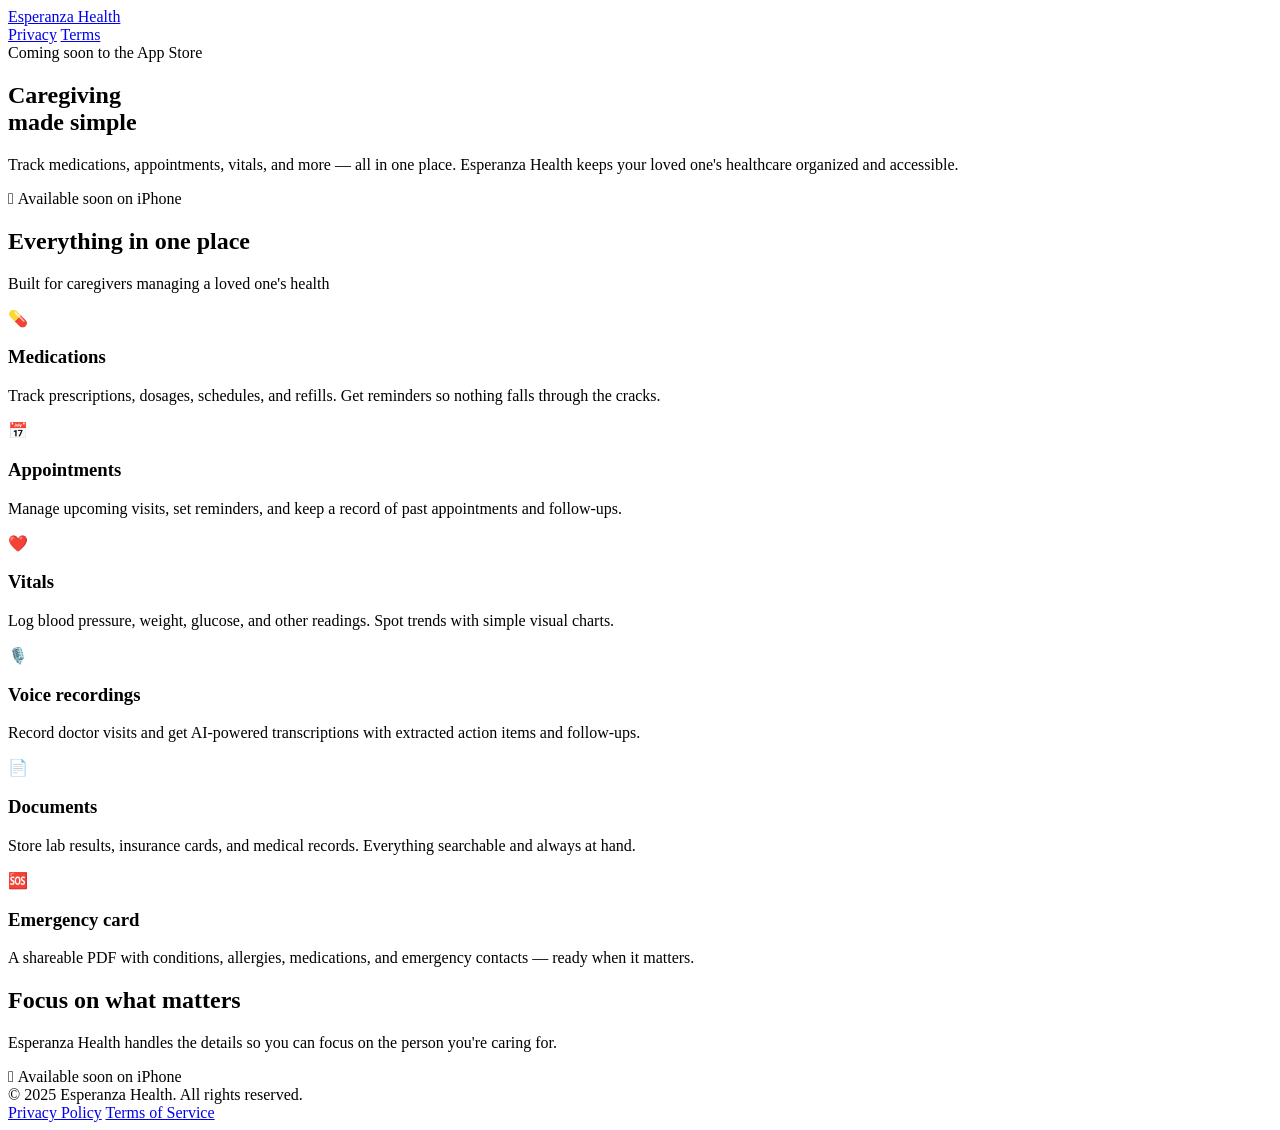
==== index.html @ bb3f8dcb "Add files via upload" ====
<!DOCTYPE html>
<html lang="en">
<head>
  <meta charset="UTF-8">
  <meta name="viewport" content="width=device-width, initial-scale=1.0">
  <title>Esperanza Health — Caregiving Made Simple</title>
  <meta name="description" content="Track medications, appointments, vitals, and more for the people you care for. Esperanza Health keeps your loved one's healthcare organized and accessible.">
  <meta property="og:title" content="Esperanza Health — Caregiving Made Simple">
  <meta property="og:description" content="Track medications, appointments, vitals, and more for the people you care for.">
  <meta property="og:type" content="website">
  <meta property="og:url" content="https://esperanzahealth.app">
  <link rel="canonical" href="https://esperanzahealth.app">
  <link rel="stylesheet" href="/css/style.css">
  <link rel="icon" type="image/png" href="/images/favicon.png">
</head>
<body>

  <!-- Nav -->
  <nav class="nav" id="nav">
    <div class="nav-inner">
      <a href="/" class="nav-logo">
        <!-- Replace with your app icon -->
        <span>Esperanza Health</span>
      </a>
      <div class="nav-links">
        <a href="/privacy">Privacy</a>
        <a href="/terms">Terms</a>
      </div>
    </div>
  </nav>

  <!-- Hero -->
  <section class="hero">
    <div class="hero-content">
      <div class="hero-badge">
        <span class="dot"></span>
        Coming soon to the App Store
      </div>
      <h1>Caregiving<br>made simple</h1>
      <p class="hero-sub">
        Track medications, appointments, vitals, and more — all in one place.
        Esperanza Health keeps your loved one's healthcare organized and accessible.
      </p>

      <!-- Swap this for the real App Store badge when live -->
      <div class="hero-coming-soon">
        <span class="icon">&#63743;</span>
        Available soon on iPhone
      </div>

      <!--
      <a href="https://apps.apple.com/app/idYOUR_APP_ID" class="app-store-badge">
        <img src="https://developer.apple.com/assets/elements/badges/download-on-the-app-store.svg"
             alt="Download on the App Store">
      </a>
      -->
    </div>
  </section>

  <!-- Features -->
  <section class="features">
    <div class="features-inner">
      <div class="features-header">
        <h2>Everything in one place</h2>
        <p>Built for caregivers managing a loved one's health</p>
      </div>
      <div class="features-grid">
        <div class="feature-card">
          <div class="feature-icon blue">💊</div>
          <h3>Medications</h3>
          <p>Track prescriptions, dosages, schedules, and refills. Get reminders so nothing falls through the cracks.</p>
        </div>
        <div class="feature-card">
          <div class="feature-icon green">📅</div>
          <h3>Appointments</h3>
          <p>Manage upcoming visits, set reminders, and keep a record of past appointments and follow-ups.</p>
        </div>
        <div class="feature-card">
          <div class="feature-icon red">❤️</div>
          <h3>Vitals</h3>
          <p>Log blood pressure, weight, glucose, and other readings. Spot trends with simple visual charts.</p>
        </div>
        <div class="feature-card">
          <div class="feature-icon purple">🎙️</div>
          <h3>Voice recordings</h3>
          <p>Record doctor visits and get AI-powered transcriptions with extracted action items and follow-ups.</p>
        </div>
        <div class="feature-card">
          <div class="feature-icon amber">📄</div>
          <h3>Documents</h3>
          <p>Store lab results, insurance cards, and medical records. Everything searchable and always at hand.</p>
        </div>
        <div class="feature-card">
          <div class="feature-icon cyan">🆘</div>
          <h3>Emergency card</h3>
          <p>A shareable PDF with conditions, allergies, medications, and emergency contacts — ready when it matters.</p>
        </div>
      </div>
    </div>
  </section>

  <!-- CTA -->
  <section class="cta">
    <div class="cta-inner">
      <h2>Focus on what matters</h2>
      <p>Esperanza Health handles the details so you can focus on the person you're caring for.</p>
      <div class="hero-coming-soon">
        <span class="icon">&#63743;</span>
        Available soon on iPhone
      </div>
    </div>
  </section>

  <!-- Footer -->
  <footer class="footer">
    <div class="footer-inner">
      <div class="footer-left">
        &copy; 2025 Esperanza Health. All rights reserved.
      </div>
      <div class="footer-links">
        <a href="/privacy">Privacy Policy</a>
        <a href="/terms">Terms of Service</a>
      </div>
    </div>
  </footer>

  <script>
    // Sticky nav background on scroll
    const nav = document.getElementById('nav');
    window.addEventListener('scroll', () => {
      nav.classList.toggle('scrolled', window.scrollY > 20);
    });
  </script>
</body>
</html>
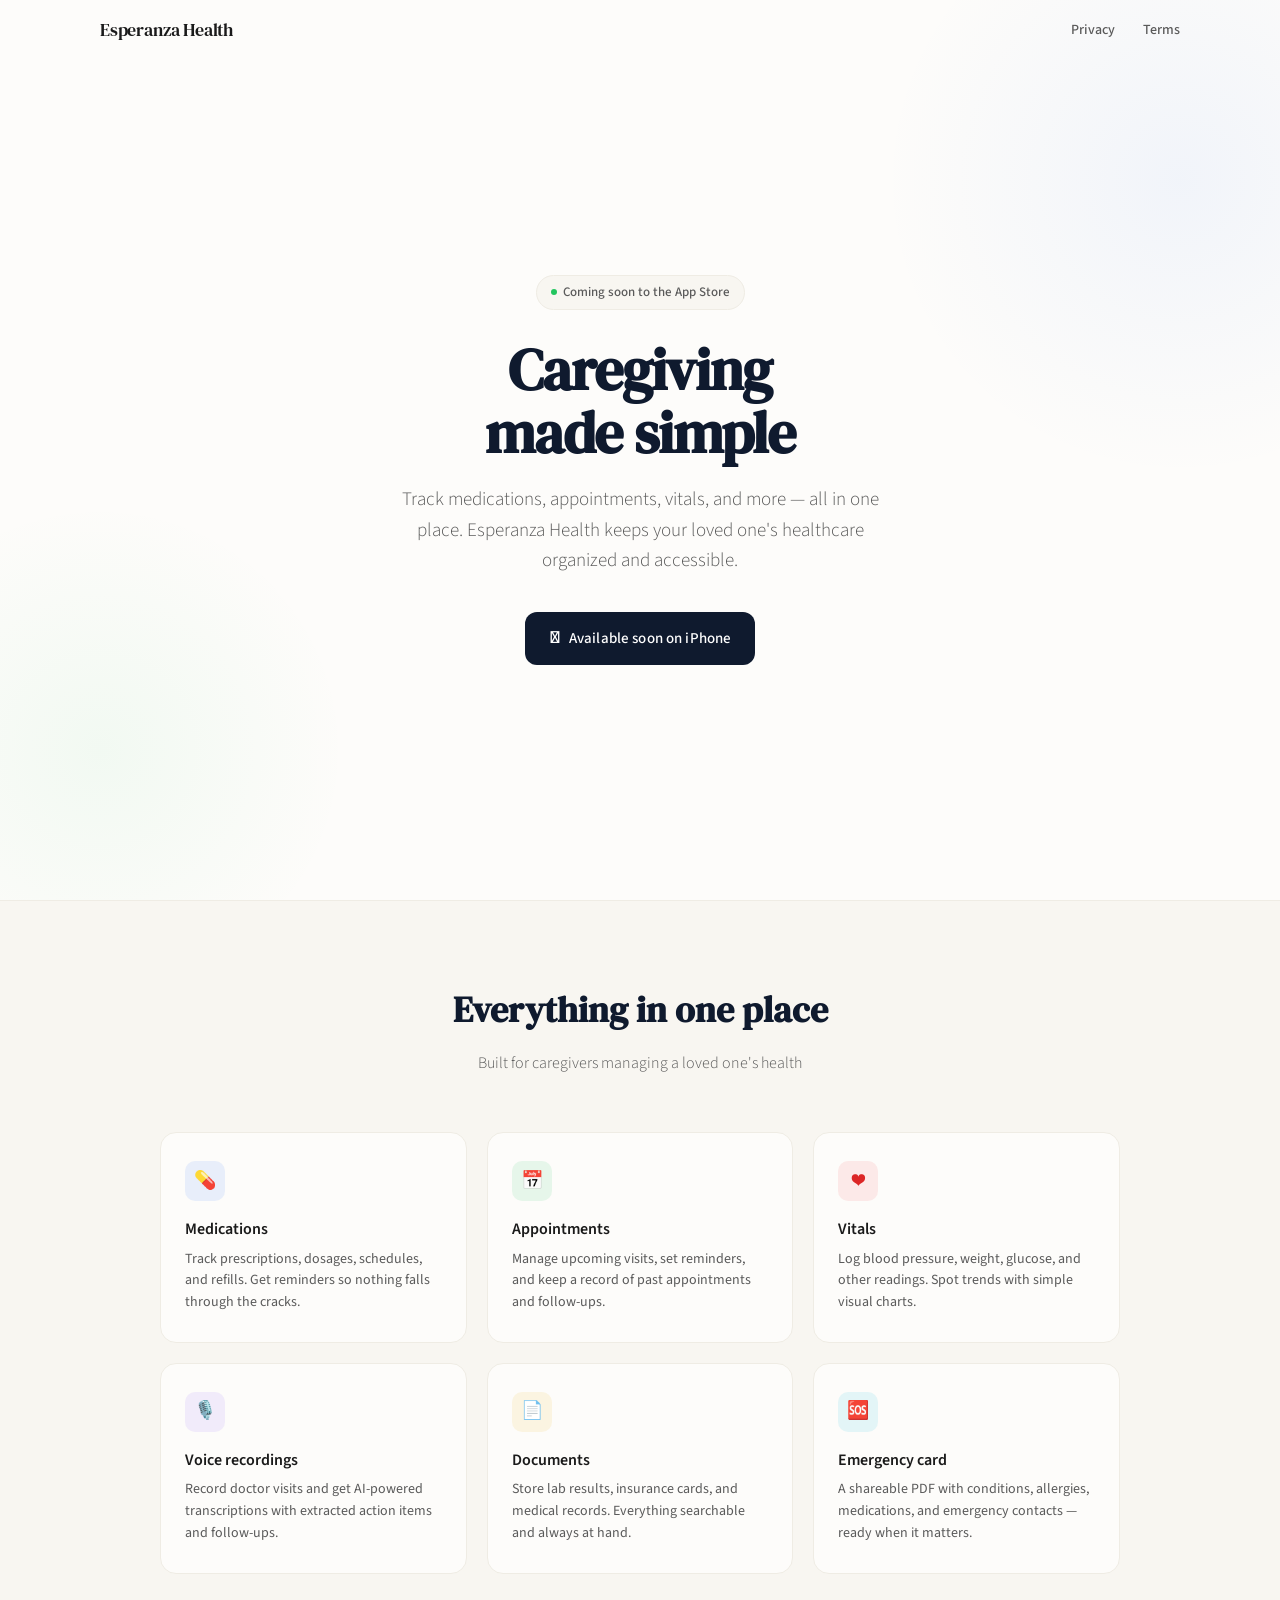
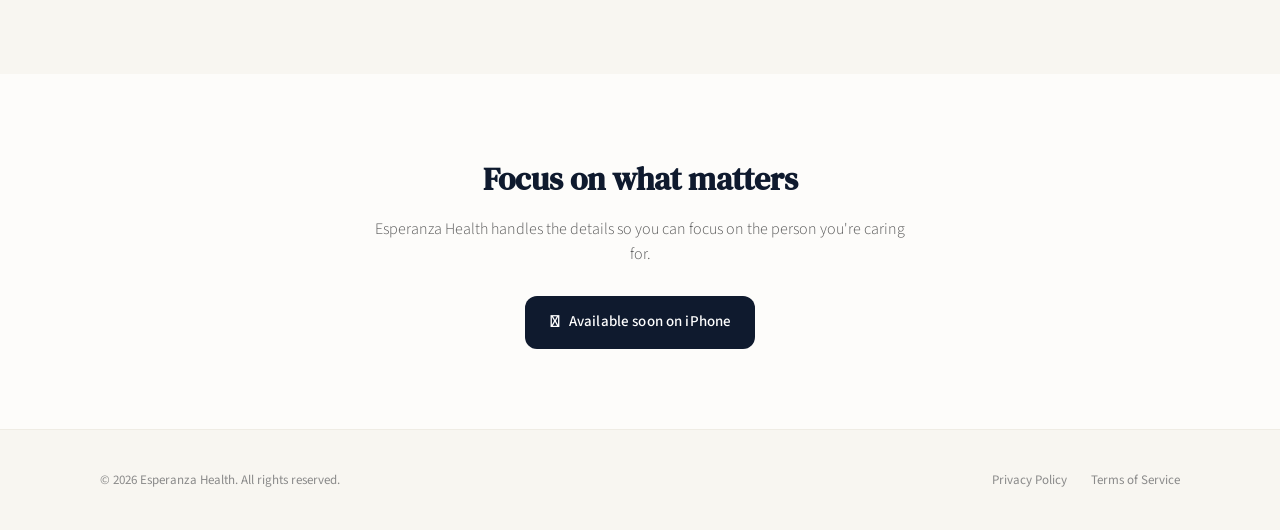
==== commit 8669c903: "Legal pages: add Voice Recordings to Terms, fix typo, favicon, footer year - Terms: new Voice Record" ====
--- a/index.html
+++ b/index.html
@@ -115,7 +115,7 @@
   <footer class="footer">
     <div class="footer-inner">
       <div class="footer-left">
-        &copy; 2025 Esperanza Health. All rights reserved.
+        &copy; 2026 Esperanza Health. All rights reserved.
       </div>
       <div class="footer-links">
         <a href="/privacy">Privacy Policy</a>
--- a/css/style.css
+++ b/css/style.css
@@ -0,0 +1,455 @@
+/* ── Esperanza Health — Site Styles ── */
+
+@import url('https://fonts.googleapis.com/css2?family=DM+Serif+Text:ital@0;1&family=Source+Sans+3:wght@300;400;500;600&display=swap');
+
+:root {
+  --blue-500: #3478F6;
+  --blue-600: #2563EB;
+  --blue-700: #1D4ED8;
+  --green-500: #22C55E;
+  --green-600: #16A34A;
+  --navy-900: #0F1A2E;
+  --navy-800: #162036;
+  --warm-50: #FDFCFA;
+  --warm-100: #F8F6F1;
+  --warm-200: #EFECE4;
+  --warm-300: #DDD8CC;
+  --text-primary: #1A1A1A;
+  --text-secondary: #5A5A5A;
+  --text-muted: #8A8A8A;
+  --font-display: 'DM Serif Text', Georgia, serif;
+  --font-body: 'Source Sans 3', -apple-system, sans-serif;
+}
+
+*, *::before, *::after {
+  margin: 0;
+  padding: 0;
+  box-sizing: border-box;
+}
+
+html {
+  scroll-behavior: smooth;
+  -webkit-text-size-adjust: 100%;
+}
+
+body {
+  font-family: var(--font-body);
+  color: var(--text-primary);
+  background: var(--warm-50);
+  line-height: 1.6;
+  -webkit-font-smoothing: antialiased;
+}
+
+/* ── Navigation ── */
+
+.nav {
+  position: fixed;
+  top: 0;
+  left: 0;
+  right: 0;
+  z-index: 100;
+  padding: 16px 24px;
+  transition: background 0.3s, box-shadow 0.3s;
+}
+
+.nav.scrolled {
+  background: rgba(253, 252, 250, 0.92);
+  backdrop-filter: blur(12px);
+  -webkit-backdrop-filter: blur(12px);
+  box-shadow: 0 1px 0 rgba(0,0,0,0.06);
+}
+
+.nav-inner {
+  max-width: 1080px;
+  margin: 0 auto;
+  display: flex;
+  align-items: center;
+  justify-content: space-between;
+}
+
+.nav-logo {
+  display: flex;
+  align-items: center;
+  gap: 10px;
+  text-decoration: none;
+  color: var(--text-primary);
+}
+
+.nav-logo img {
+  width: 32px;
+  height: 32px;
+  border-radius: 8px;
+}
+
+.nav-logo span {
+  font-family: var(--font-display);
+  font-size: 18px;
+  letter-spacing: -0.01em;
+}
+
+.nav-links {
+  display: flex;
+  align-items: center;
+  gap: 28px;
+}
+
+.nav-links a {
+  font-size: 14px;
+  font-weight: 500;
+  color: var(--text-secondary);
+  text-decoration: none;
+  transition: color 0.2s;
+}
+
+.nav-links a:hover {
+  color: var(--text-primary);
+}
+
+/* ── Hero ── */
+
+.hero {
+  min-height: 100vh;
+  display: flex;
+  align-items: center;
+  justify-content: center;
+  padding: 120px 24px 80px;
+  position: relative;
+  overflow: hidden;
+}
+
+.hero::before {
+  content: '';
+  position: absolute;
+  top: -120px;
+  right: -200px;
+  width: 600px;
+  height: 600px;
+  border-radius: 50%;
+  background: radial-gradient(circle, rgba(52, 120, 246, 0.06) 0%, transparent 70%);
+  pointer-events: none;
+}
+
+.hero::after {
+  content: '';
+  position: absolute;
+  bottom: -100px;
+  left: -150px;
+  width: 500px;
+  height: 500px;
+  border-radius: 50%;
+  background: radial-gradient(circle, rgba(34, 197, 94, 0.05) 0%, transparent 70%);
+  pointer-events: none;
+}
+
+.hero-content {
+  max-width: 680px;
+  text-align: center;
+  position: relative;
+  z-index: 1;
+}
+
+.hero-badge {
+  display: inline-flex;
+  align-items: center;
+  gap: 6px;
+  padding: 6px 14px;
+  background: var(--warm-100);
+  border: 1px solid var(--warm-200);
+  border-radius: 100px;
+  font-size: 13px;
+  font-weight: 500;
+  color: var(--text-secondary);
+  margin-bottom: 28px;
+}
+
+.hero-badge .dot {
+  width: 6px;
+  height: 6px;
+  border-radius: 50%;
+  background: var(--green-500);
+}
+
+h1 {
+  font-family: var(--font-display);
+  font-size: clamp(40px, 6vw, 58px);
+  line-height: 1.1;
+  letter-spacing: -0.02em;
+  color: var(--navy-900);
+  margin-bottom: 20px;
+}
+
+.hero-sub {
+  font-size: clamp(17px, 2.2vw, 19px);
+  font-weight: 300;
+  color: var(--text-secondary);
+  line-height: 1.6;
+  max-width: 520px;
+  margin: 0 auto 36px;
+}
+
+.app-store-badge {
+  display: inline-block;
+  transition: transform 0.2s, opacity 0.2s;
+}
+
+.app-store-badge:hover {
+  transform: scale(1.03);
+  opacity: 0.9;
+}
+
+.app-store-badge img {
+  height: 48px;
+}
+
+.hero-coming-soon {
+  display: inline-flex;
+  align-items: center;
+  gap: 8px;
+  padding: 12px 24px;
+  background: var(--navy-900);
+  color: white;
+  border-radius: 12px;
+  font-size: 15px;
+  font-weight: 500;
+  letter-spacing: 0.01em;
+}
+
+.hero-coming-soon .icon {
+  font-size: 18px;
+}
+
+/* ── Features ── */
+
+.features {
+  padding: 80px 24px 100px;
+  background: var(--warm-100);
+  border-top: 1px solid var(--warm-200);
+}
+
+.features-inner {
+  max-width: 960px;
+  margin: 0 auto;
+}
+
+.features-header {
+  text-align: center;
+  margin-bottom: 56px;
+}
+
+.features-header h2 {
+  font-family: var(--font-display);
+  font-size: clamp(28px, 4vw, 36px);
+  color: var(--navy-900);
+  margin-bottom: 12px;
+}
+
+.features-header p {
+  font-size: 16px;
+  color: var(--text-secondary);
+  font-weight: 300;
+}
+
+.features-grid {
+  display: grid;
+  grid-template-columns: repeat(auto-fit, minmax(260px, 1fr));
+  gap: 20px;
+}
+
+.feature-card {
+  padding: 28px 24px;
+  background: var(--warm-50);
+  border: 1px solid var(--warm-200);
+  border-radius: 16px;
+  transition: border-color 0.2s, transform 0.2s;
+}
+
+.feature-card:hover {
+  border-color: var(--warm-300);
+  transform: translateY(-2px);
+}
+
+.feature-icon {
+  width: 40px;
+  height: 40px;
+  border-radius: 10px;
+  display: flex;
+  align-items: center;
+  justify-content: center;
+  font-size: 18px;
+  margin-bottom: 16px;
+}
+
+.feature-icon.blue    { background: rgba(52, 120, 246, 0.1); color: var(--blue-600); }
+.feature-icon.green   { background: rgba(34, 197, 94, 0.1);  color: var(--green-600); }
+.feature-icon.amber   { background: rgba(234, 179, 8, 0.1);  color: #B45309; }
+.feature-icon.red     { background: rgba(239, 68, 68, 0.1);  color: #DC2626; }
+.feature-icon.purple  { background: rgba(139, 92, 246, 0.1); color: #7C3AED; }
+.feature-icon.cyan    { background: rgba(6, 182, 212, 0.1);  color: #0891B2; }
+
+.feature-card h3 {
+  font-family: var(--font-body);
+  font-size: 16px;
+  font-weight: 600;
+  color: var(--text-primary);
+  margin-bottom: 6px;
+}
+
+.feature-card p {
+  font-size: 14px;
+  color: var(--text-secondary);
+  line-height: 1.55;
+  font-weight: 400;
+}
+
+/* ── CTA ── */
+
+.cta {
+  padding: 80px 24px;
+  text-align: center;
+}
+
+.cta-inner {
+  max-width: 540px;
+  margin: 0 auto;
+}
+
+.cta h2 {
+  font-family: var(--font-display);
+  font-size: clamp(26px, 3.5vw, 32px);
+  color: var(--navy-900);
+  margin-bottom: 12px;
+}
+
+.cta p {
+  font-size: 16px;
+  color: var(--text-secondary);
+  font-weight: 300;
+  margin-bottom: 28px;
+}
+
+/* ── Footer ── */
+
+.footer {
+  padding: 40px 24px;
+  border-top: 1px solid var(--warm-200);
+  background: var(--warm-100);
+}
+
+.footer-inner {
+  max-width: 1080px;
+  margin: 0 auto;
+  display: flex;
+  align-items: center;
+  justify-content: space-between;
+  flex-wrap: wrap;
+  gap: 16px;
+}
+
+.footer-left {
+  font-size: 13px;
+  color: var(--text-muted);
+}
+
+.footer-links {
+  display: flex;
+  gap: 24px;
+}
+
+.footer-links a {
+  font-size: 13px;
+  color: var(--text-muted);
+  text-decoration: none;
+  transition: color 0.2s;
+}
+
+.footer-links a:hover {
+  color: var(--text-secondary);
+}
+
+/* ── Legal Pages ── */
+
+.legal-page {
+  max-width: 720px;
+  margin: 0 auto;
+  padding: 120px 24px 80px;
+}
+
+.legal-page h1 {
+  font-size: 32px;
+  margin-bottom: 8px;
+}
+
+.legal-page .last-updated {
+  font-size: 14px;
+  color: var(--text-muted);
+  margin-bottom: 40px;
+}
+
+.legal-page h2 {
+  font-family: var(--font-display);
+  font-size: 22px;
+  color: var(--navy-900);
+  margin-top: 40px;
+  margin-bottom: 12px;
+}
+
+.legal-page h3 {
+  font-size: 16px;
+  font-weight: 600;
+  color: var(--text-primary);
+  margin-top: 28px;
+  margin-bottom: 8px;
+}
+
+.legal-page p {
+  font-size: 15px;
+  color: var(--text-secondary);
+  line-height: 1.7;
+  margin-bottom: 12px;
+}
+
+.legal-page ul {
+  margin: 8px 0 16px 24px;
+  color: var(--text-secondary);
+  font-size: 15px;
+  line-height: 1.7;
+}
+
+.legal-page li {
+  margin-bottom: 4px;
+}
+
+.legal-page a {
+  color: var(--blue-600);
+  text-decoration: none;
+}
+
+.legal-page a:hover {
+  text-decoration: underline;
+}
+
+/* ── Responsive ── */
+
+@media (max-width: 640px) {
+  .nav-links {
+    gap: 18px;
+  }
+
+  .hero {
+    min-height: auto;
+    padding: 130px 20px 60px;
+  }
+
+  .features {
+    padding: 60px 20px 80px;
+  }
+
+  .features-grid {
+    grid-template-columns: 1fr;
+  }
+
+  .footer-inner {
+    flex-direction: column;
+    text-align: center;
+  }
+}
